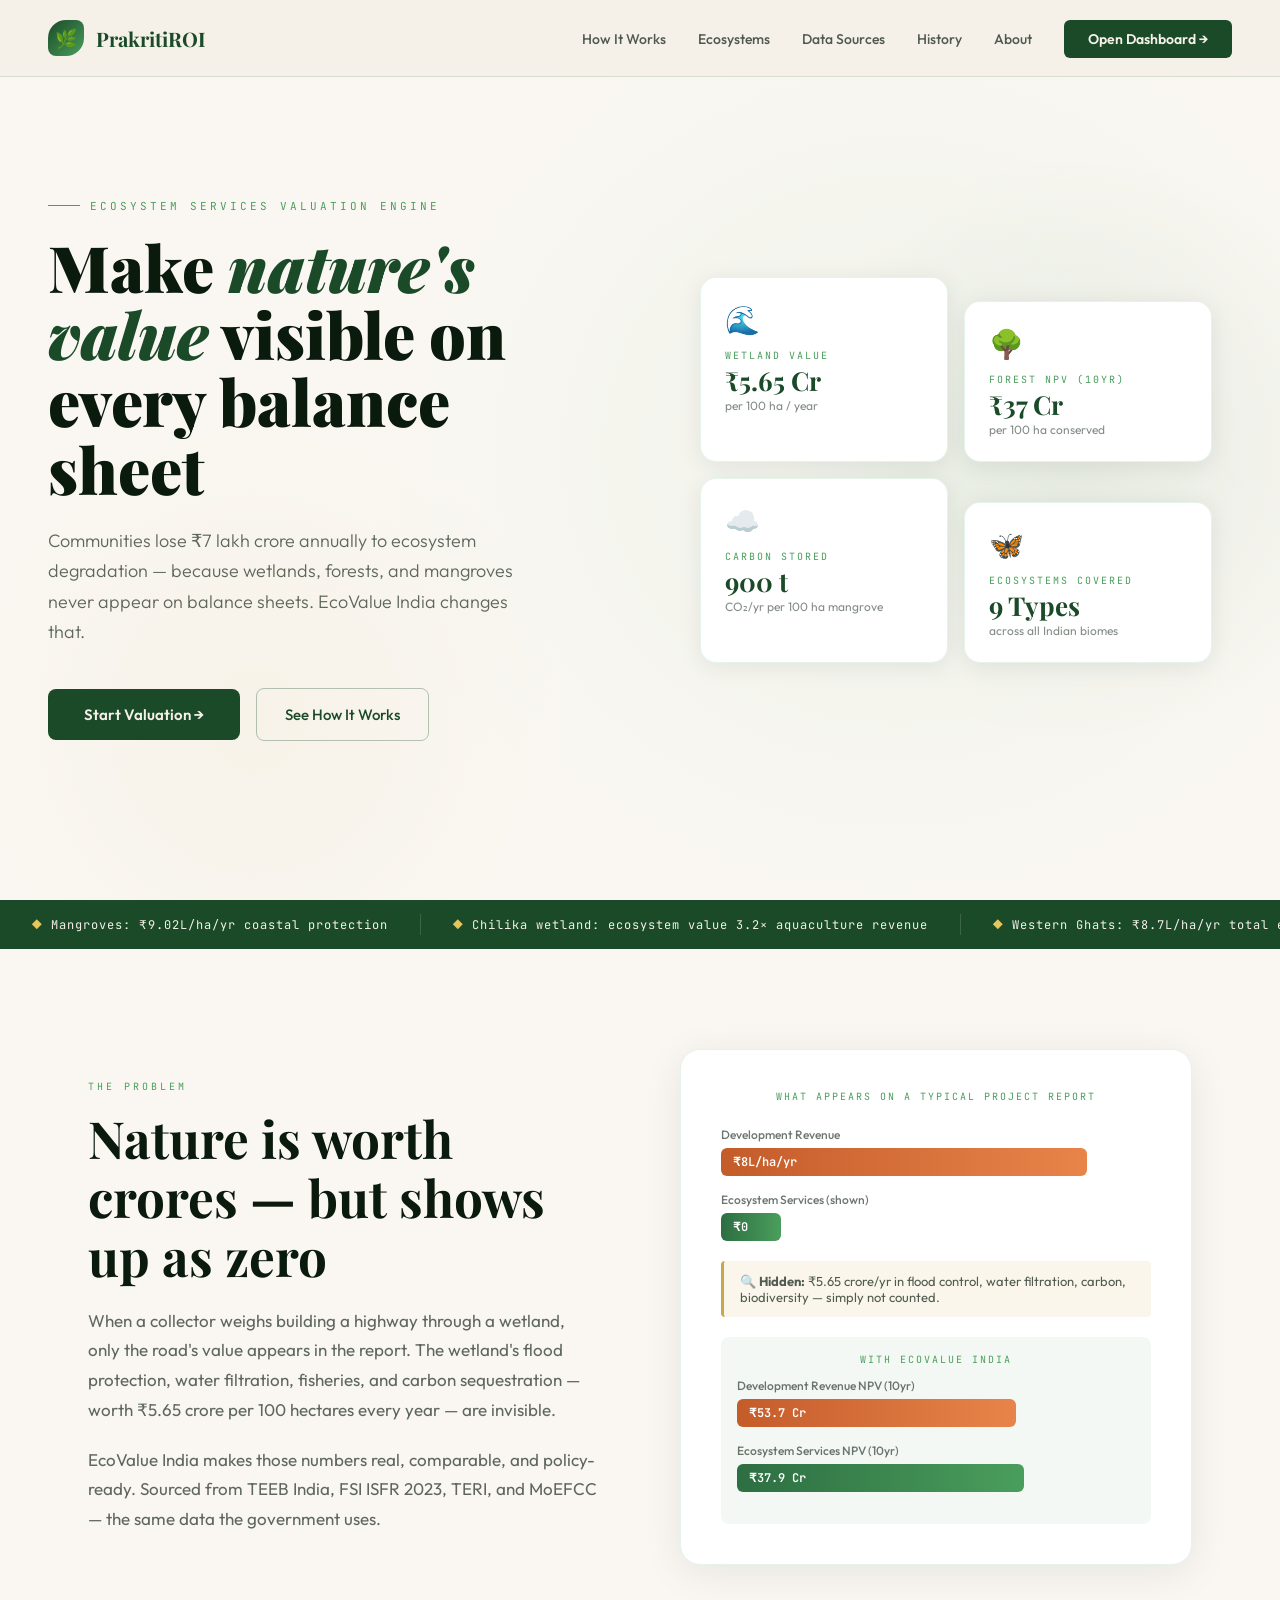
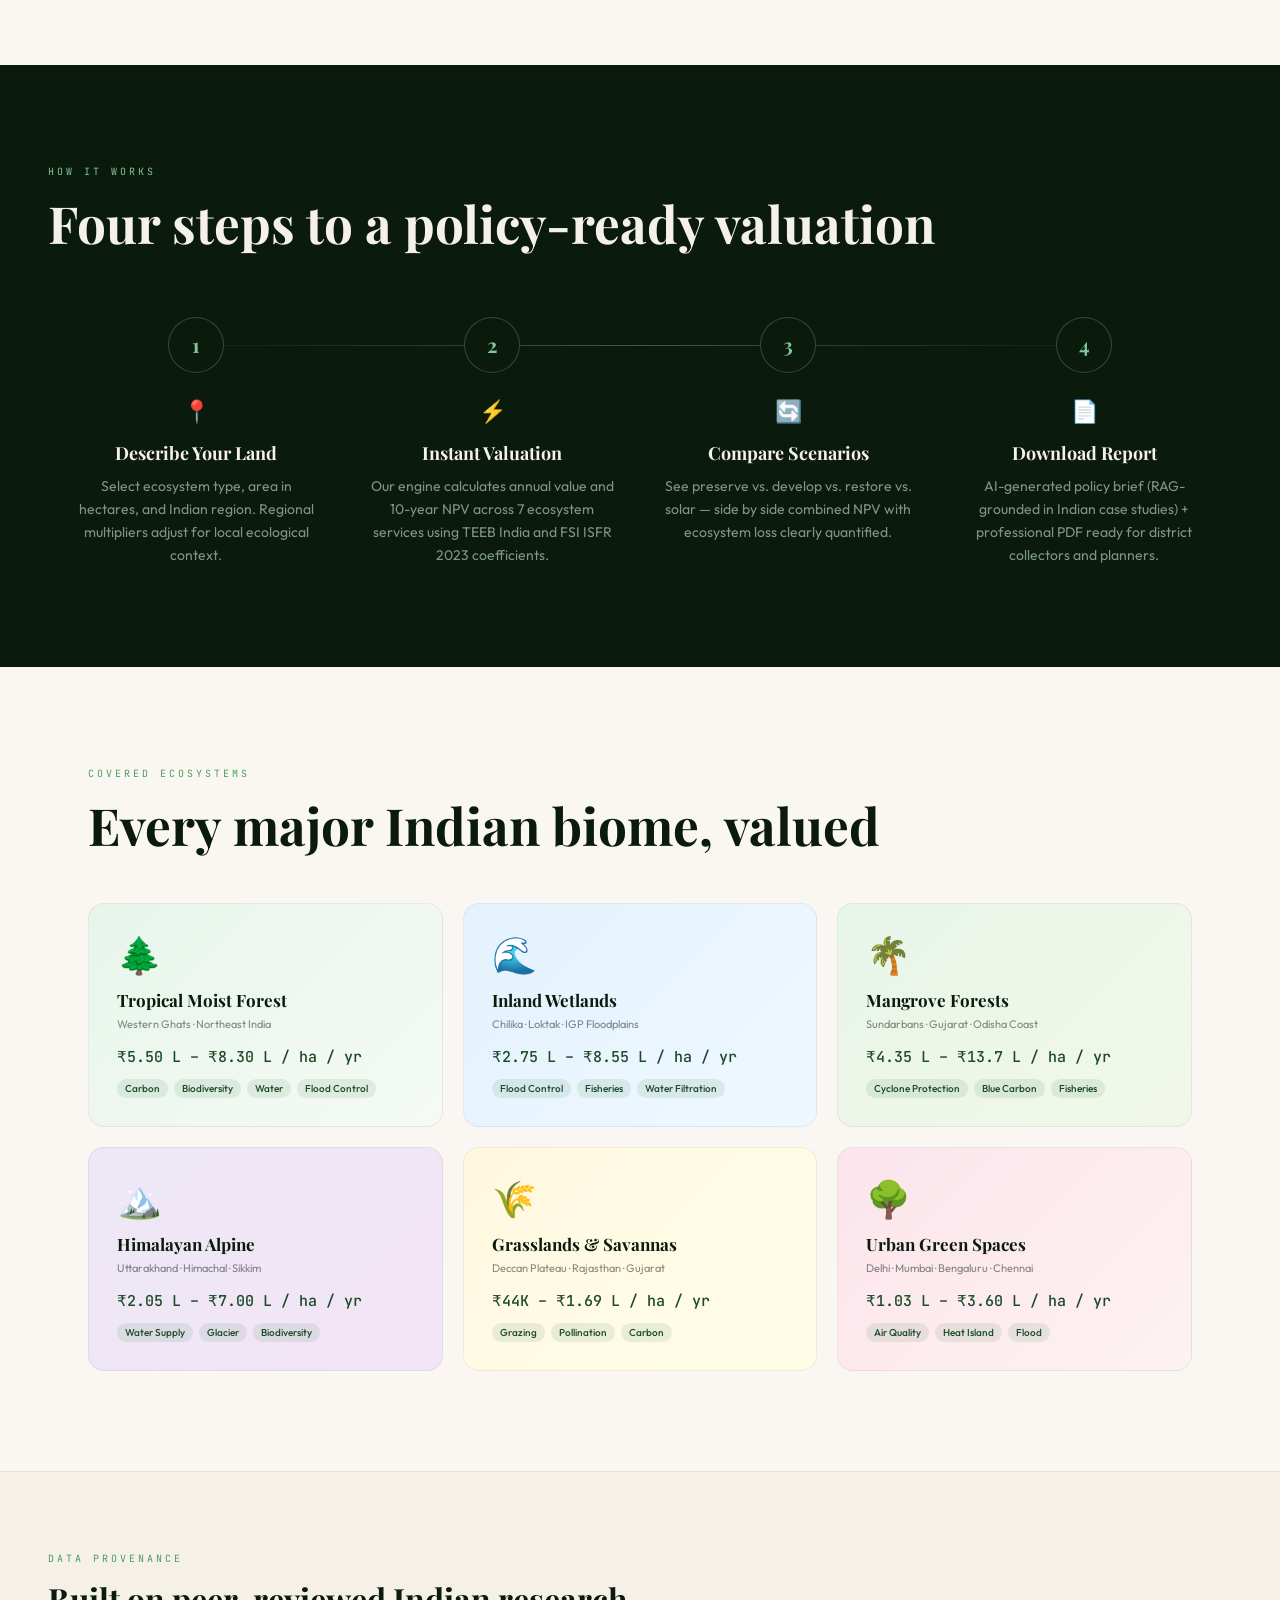
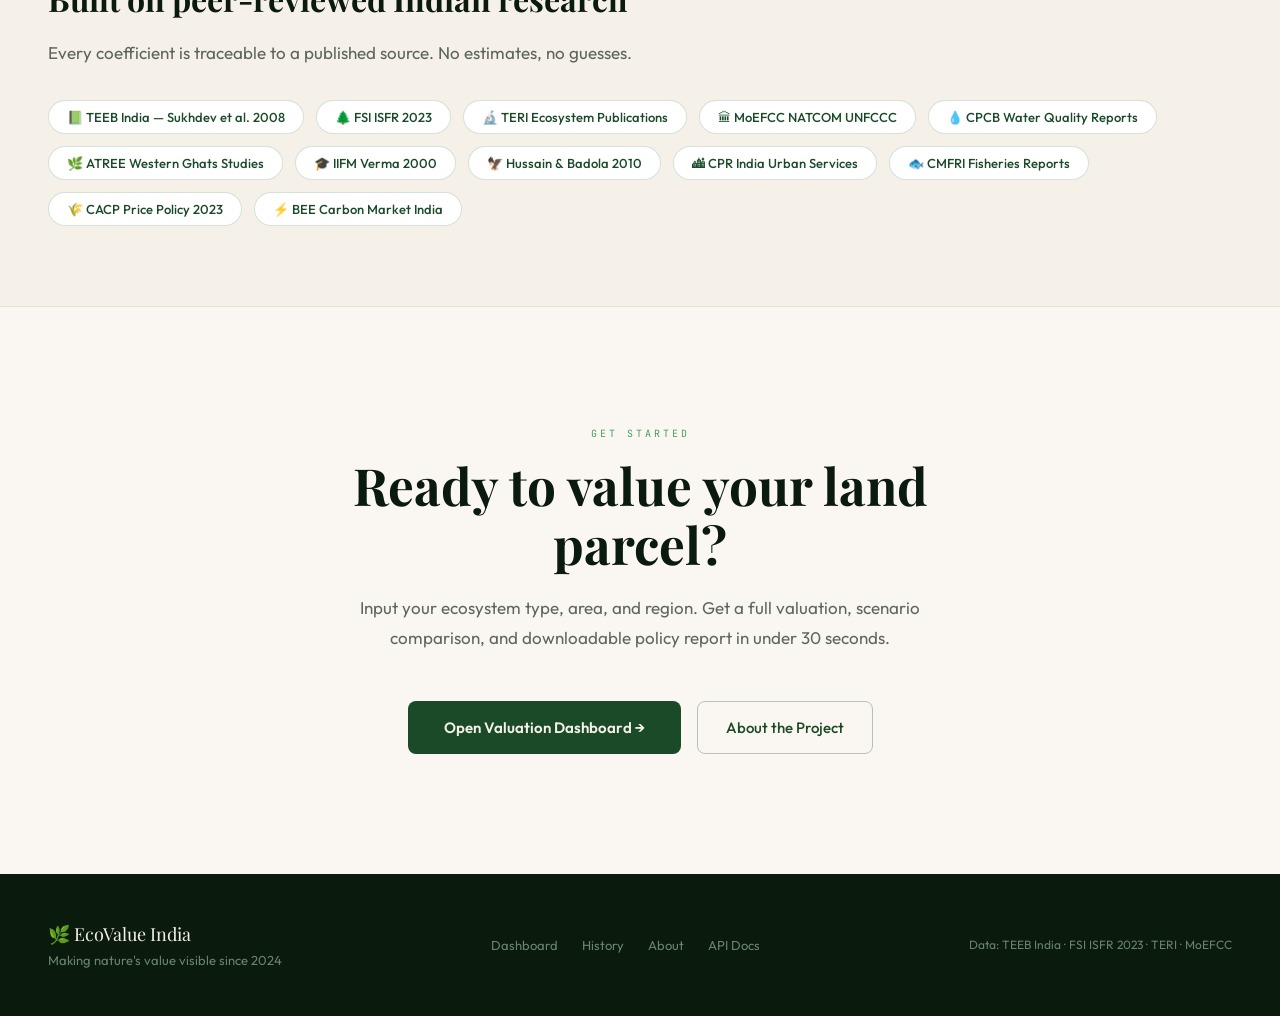
==== index.html @ a75c30b7 "Clean: Deploy to Render with GROQ API" ====
<!DOCTYPE html>
<html lang="en">
<head>
<meta charset="UTF-8">
<meta name="viewport" content="width=device-width, initial-scale=1.0">
<title>EcoValue India — Make Nature's Value Visible</title>
<link rel="preconnect" href="https://fonts.googleapis.com">
<link href="https://fonts.googleapis.com/css2?family=Playfair+Display:ital,wght@0,400;0,700;0,900;1,400;1,700&family=JetBrains+Mono:wght@300;400;500&family=Outfit:wght@300;400;500;600&display=swap" rel="stylesheet">
<style>
:root {
  --ink:     #0a1a0d;
  --forest:  #1a4a28;
  --moss:    #2d6e42;
  --leaf:    #4a9e5c;
  --sage:    #7ec89a;
  --mist:    #c8ecd4;
  --cream:   #f5f0e8;
  --gold:    #c8a84b;
  --amber:   #e8c55a;
  --rust:    #c45c2a;
  --paper:   #faf7f2;
  --white:   #ffffff;
}

*, *::before, *::after { margin: 0; padding: 0; box-sizing: border-box; }

html { scroll-behavior: smooth; }

body {
  font-family: 'Outfit', sans-serif;
  background: var(--paper);
  color: var(--ink);
  overflow-x: hidden;
}

/* ── NAV ── */
nav {
  position: fixed; top: 0; left: 0; right: 0; z-index: 100;
  display: flex; align-items: center; justify-content: space-between;
  padding: 20px 48px;
  background: rgba(245,240,232,0.92);
  backdrop-filter: blur(12px);
  border-bottom: 1px solid rgba(45,110,66,0.15);
}

.nav-brand {
  display: flex; align-items: center; gap: 12px;
  text-decoration: none; color: var(--ink);
}

.nav-leaf {
  width: 36px; height: 36px;
  background: linear-gradient(135deg, var(--forest), var(--leaf));
  border-radius: 50% 8px 50% 8px;
  display: flex; align-items: center; justify-content: center;
  font-size: 18px;
}

.nav-title {
  font-family: 'Playfair Display', serif;
  font-size: 20px; font-weight: 700;
  color: var(--forest);
}

.nav-links {
  display: flex; align-items: center; gap: 32px;
  list-style: none;
}

.nav-links a {
  text-decoration: none; color: var(--ink);
  font-size: 14px; font-weight: 500;
  opacity: 0.7; transition: opacity 0.2s;
}

.nav-links a:hover { opacity: 1; color: var(--forest); }

.nav-cta {
  background: var(--forest) !important;
  color: var(--cream) !important;
  padding: 10px 24px !important;
  border-radius: 6px !important;
  opacity: 1 !important;
  font-weight: 600 !important;
  transition: background 0.2s !important;
}

.nav-cta:hover { background: var(--moss) !important; }

/* ── HERO ── */
.hero {
  min-height: 100vh;
  display: grid;
  grid-template-columns: 1fr 1fr;
  align-items: center;
  padding: 120px 48px 80px;
  gap: 80px;
  position: relative;
  overflow: hidden;
}

.hero::before {
  content: '';
  position: absolute; inset: 0;
  background: 
    radial-gradient(ellipse 60% 80% at 70% 50%, rgba(126,200,154,0.08) 0%, transparent 70%),
    radial-gradient(ellipse 40% 60% at 20% 80%, rgba(200,168,75,0.06) 0%, transparent 60%);
  pointer-events: none;
}

/* Organic blob bg */
.hero-blob {
  position: absolute;
  right: -100px; top: 50%;
  transform: translateY(-50%);
  width: 600px; height: 600px;
  background: radial-gradient(ellipse, rgba(45,110,66,0.07) 0%, transparent 70%);
  border-radius: 60% 40% 70% 30% / 40% 60% 40% 60%;
  animation: blobmorph 12s ease-in-out infinite;
  pointer-events: none;
}

@keyframes blobmorph {
  0%, 100% { border-radius: 60% 40% 70% 30% / 40% 60% 40% 60%; }
  33% { border-radius: 40% 60% 30% 70% / 60% 40% 60% 40%; }
  66% { border-radius: 70% 30% 50% 50% / 30% 70% 50% 50%; }
}

.hero-left { position: relative; z-index: 1; }

.hero-eyebrow {
  font-family: 'JetBrains Mono', monospace;
  font-size: 11px; font-weight: 400;
  letter-spacing: 3px; text-transform: uppercase;
  color: var(--leaf);
  margin-bottom: 20px;
  display: flex; align-items: center; gap: 10px;
}

.hero-eyebrow::before {
  content: '';
  display: block; width: 32px; height: 1px;
  background: var(--leaf);
}

.hero-title {
  font-family: 'Playfair Display', serif;
  font-size: clamp(42px, 5vw, 68px);
  font-weight: 900;
  line-height: 1.05;
  color: var(--ink);
  margin-bottom: 24px;
}

.hero-title em {
  font-style: italic;
  color: var(--forest);
  position: relative;
}

.hero-title em::after {
  content: '';
  position: absolute;
  bottom: 4px; left: 0; right: 0;
  height: 3px;
  background: var(--gold);
  border-radius: 2px;
}

.hero-sub {
  font-size: 18px; font-weight: 300; line-height: 1.7;
  color: rgba(10,26,13,0.65);
  max-width: 480px;
  margin-bottom: 40px;
}

.hero-actions {
  display: flex; gap: 16px; align-items: center; flex-wrap: wrap;
}

.btn-primary {
  background: var(--forest);
  color: var(--cream);
  padding: 16px 36px;
  border-radius: 8px;
  text-decoration: none;
  font-weight: 600; font-size: 15px;
  transition: all 0.2s;
  display: inline-flex; align-items: center; gap: 8px;
}

.btn-primary:hover {
  background: var(--moss);
  transform: translateY(-2px);
  box-shadow: 0 8px 24px rgba(26,74,40,0.25);
}

.btn-ghost {
  color: var(--forest);
  padding: 16px 28px;
  border-radius: 8px;
  text-decoration: none;
  font-weight: 500; font-size: 15px;
  border: 1.5px solid rgba(26,74,40,0.3);
  transition: all 0.2s;
}

.btn-ghost:hover { border-color: var(--forest); background: rgba(26,74,40,0.04); }

/* Hero right — floating stat cards */
.hero-right {
  position: relative; z-index: 1;
  display: grid;
  grid-template-columns: 1fr 1fr;
  gap: 16px;
  padding: 20px;
}

.stat-card {
  background: white;
  border-radius: 16px;
  padding: 24px;
  box-shadow: 0 4px 24px rgba(10,26,13,0.08);
  border: 1px solid rgba(126,200,154,0.2);
  transition: transform 0.3s;
  animation: floatCard 6s ease-in-out infinite;
}

.stat-card:nth-child(2) { animation-delay: -2s; margin-top: 24px; }
.stat-card:nth-child(3) { animation-delay: -4s; }
.stat-card:nth-child(4) { animation-delay: -1s; margin-top: 24px; }

@keyframes floatCard {
  0%, 100% { transform: translateY(0); }
  50% { transform: translateY(-8px); }
}

.stat-card:hover { transform: translateY(-4px) scale(1.02) !important; }

.stat-icon { font-size: 28px; margin-bottom: 12px; }
.stat-label {
  font-size: 10px; letter-spacing: 2px; text-transform: uppercase;
  color: var(--leaf); font-family: 'JetBrains Mono', monospace;
  margin-bottom: 6px;
}

.stat-value {
  font-family: 'Playfair Display', serif;
  font-size: 26px; font-weight: 700;
  color: var(--forest);
  line-height: 1;
  margin-bottom: 4px;
}

.stat-sub { font-size: 12px; color: rgba(10,26,13,0.5); }

/* ── TICKER ── */
.ticker {
  background: var(--forest);
  color: var(--cream);
  padding: 14px 0;
  overflow: hidden;
  white-space: nowrap;
}

.ticker-inner {
  display: inline-flex;
  animation: ticker 30s linear infinite;
  gap: 0;
}

.ticker-item {
  display: inline-flex; align-items: center; gap: 8px;
  padding: 0 32px;
  font-family: 'JetBrains Mono', monospace;
  font-size: 12px; letter-spacing: 1px;
  border-right: 1px solid rgba(255,255,255,0.15);
}

.ticker-dot { color: var(--amber); font-size: 16px; }

@keyframes ticker {
  from { transform: translateX(0); }
  to { transform: translateX(-50%); }
}

/* ── PROBLEM SECTION ── */
.section {
  padding: 100px 48px;
  max-width: 1200px;
  margin: 0 auto;
}

.section-label {
  font-family: 'JetBrains Mono', monospace;
  font-size: 10px; letter-spacing: 3px; text-transform: uppercase;
  color: var(--leaf); margin-bottom: 16px;
}

.section-title {
  font-family: 'Playfair Display', serif;
  font-size: clamp(32px, 4vw, 52px);
  font-weight: 700; line-height: 1.15;
  color: var(--ink); margin-bottom: 20px;
}

.section-body {
  font-size: 17px; line-height: 1.75;
  color: rgba(10,26,13,0.65);
  max-width: 600px;
}

/* Problem split layout */
.problem-grid {
  display: grid;
  grid-template-columns: 1fr 1fr;
  gap: 80px;
  align-items: center;
  padding: 100px 48px;
  max-width: 1200px;
  margin: 0 auto;
}

.problem-visual {
  position: relative;
}

.balance-scale {
  background: white;
  border-radius: 20px;
  padding: 40px;
  box-shadow: 0 8px 40px rgba(10,26,13,0.08);
  border: 1px solid rgba(126,200,154,0.2);
}

.scale-title {
  font-family: 'JetBrains Mono', monospace;
  font-size: 10px; letter-spacing: 2px; text-transform: uppercase;
  color: var(--leaf); margin-bottom: 24px; text-align: center;
}

.scale-row {
  display: flex; align-items: center; gap: 12px;
  margin-bottom: 16px;
}

.scale-bar-wrap { flex: 1; }

.scale-name {
  font-size: 12px; color: rgba(10,26,13,0.6);
  margin-bottom: 6px; font-weight: 500;
}

.scale-bar {
  height: 28px; border-radius: 6px;
  display: flex; align-items: center;
  padding: 0 12px;
  font-size: 12px; font-weight: 600; color: white;
  font-family: 'JetBrains Mono', monospace;
  transition: width 1s ease;
}

.bar-visible { background: linear-gradient(90deg, #c45c2a, #e8844a); }
.bar-hidden  { background: linear-gradient(90deg, #2d6e42, #4a9e5c); }

.scale-inr {
  font-family: 'JetBrains Mono', monospace;
  font-size: 12px; color: var(--ink); min-width: 70px; text-align: right;
}

.invisible-label {
  margin-top: 20px; padding: 12px 16px;
  background: rgba(200,168,75,0.1);
  border-left: 3px solid var(--gold);
  border-radius: 4px;
  font-size: 13px; color: rgba(10,26,13,0.7);
}

/* ── HOW IT WORKS ── */
.how-section {
  background: var(--ink);
  padding: 100px 48px;
  color: var(--cream);
}

.how-inner { max-width: 1200px; margin: 0 auto; }

.how-section .section-label { color: var(--sage); }
.how-section .section-title { color: var(--cream); }

.steps-grid {
  display: grid;
  grid-template-columns: repeat(4, 1fr);
  gap: 0;
  margin-top: 64px;
  position: relative;
}

.steps-grid::before {
  content: '';
  position: absolute;
  top: 28px; left: 10%; right: 10%;
  height: 1px;
  background: linear-gradient(90deg, transparent, rgba(126,200,154,0.4), transparent);
}

.step {
  padding: 0 24px;
  text-align: center;
  position: relative;
}

.step-num {
  width: 56px; height: 56px;
  background: rgba(126,200,154,0.1);
  border: 1.5px solid rgba(126,200,154,0.3);
  border-radius: 50%;
  display: flex; align-items: center; justify-content: center;
  margin: 0 auto 24px;
  font-family: 'Playfair Display', serif;
  font-size: 20px; font-weight: 700; color: var(--sage);
  position: relative; z-index: 1;
  background: var(--ink);
}

.step-icon { font-size: 22px; margin-bottom: 16px; }
.step-title {
  font-family: 'Playfair Display', serif;
  font-size: 18px; font-weight: 700; color: var(--cream);
  margin-bottom: 10px;
}

.step-desc { font-size: 14px; line-height: 1.65; color: rgba(200,236,212,0.6); }

/* ── ECOSYSTEMS SHOWCASE ── */
.ecosystems-section { padding: 100px 48px; max-width: 1200px; margin: 0 auto; }

.eco-grid {
  display: grid;
  grid-template-columns: repeat(3, 1fr);
  gap: 20px;
  margin-top: 48px;
}

.eco-card {
  border-radius: 16px;
  padding: 28px;
  cursor: pointer;
  transition: all 0.3s;
  position: relative; overflow: hidden;
  border: 1px solid rgba(0,0,0,0.06);
}

.eco-card::before {
  content: '';
  position: absolute; inset: 0;
  opacity: 0.06;
  transition: opacity 0.3s;
}

.eco-card:hover::before { opacity: 0.12; }
.eco-card:hover { transform: translateY(-4px); box-shadow: 0 12px 40px rgba(10,26,13,0.12); }

.eco-card.forest   { background: linear-gradient(135deg, #e8f5eb, #f5faf5); }
.eco-card.wetland  { background: linear-gradient(135deg, #e3f2fd, #f0f8ff); }
.eco-card.mangrove { background: linear-gradient(135deg, #e8f5e9, #f1f8e9); }
.eco-card.himalaya { background: linear-gradient(135deg, #ede7f6, #f3e5f5); }
.eco-card.grass    { background: linear-gradient(135deg, #fff8e1, #fffde7); }
.eco-card.urban    { background: linear-gradient(135deg, #fce4ec, #fdf2f2); }

.eco-emoji { font-size: 36px; margin-bottom: 12px; display: block; }
.eco-name {
  font-family: 'Playfair Display', serif;
  font-size: 17px; font-weight: 700; color: var(--ink);
  margin-bottom: 6px;
}

.eco-region { font-size: 11px; color: rgba(10,26,13,0.5); margin-bottom: 16px; }

.eco-value {
  font-family: 'JetBrains Mono', monospace;
  font-size: 15px; font-weight: 500; color: var(--forest);
}

.eco-services {
  display: flex; flex-wrap: wrap; gap: 6px; margin-top: 12px;
}

.eco-tag {
  font-size: 10px; padding: 3px 8px;
  background: rgba(45,110,66,0.1); color: var(--forest);
  border-radius: 20px; font-weight: 500;
}

/* ── SOURCES / DATA ── */
.data-section {
  background: var(--cream);
  padding: 80px 48px;
  border-top: 1px solid rgba(45,110,66,0.1);
  border-bottom: 1px solid rgba(45,110,66,0.1);
}

.data-inner { max-width: 1200px; margin: 0 auto; }

.sources-row {
  display: flex; flex-wrap: wrap; gap: 12px; margin-top: 32px;
}

.source-pill {
  padding: 8px 18px;
  background: white;
  border-radius: 100px;
  font-size: 13px; font-weight: 500;
  color: var(--forest);
  border: 1px solid rgba(45,110,66,0.2);
  display: flex; align-items: center; gap: 6px;
}

/* ── CTA SECTION ── */
.cta-section {
  padding: 120px 48px;
  text-align: center;
  max-width: 800px; margin: 0 auto;
}

.cta-section .section-title { text-align: center; max-width: 100%; }
.cta-section .section-body { margin: 0 auto 48px; text-align: center; }

.cta-actions { display: flex; gap: 16px; justify-content: center; flex-wrap: wrap; }

/* ── FOOTER ── */
footer {
  background: var(--ink); color: rgba(200,236,212,0.5);
  padding: 48px;
  display: flex; align-items: center; justify-content: space-between;
  flex-wrap: wrap; gap: 20px;
}

.footer-brand {
  font-family: 'Playfair Display', serif;
  font-size: 18px; color: var(--cream);
}

.footer-links { display: flex; gap: 24px; flex-wrap: wrap; }
.footer-links a {
  color: rgba(200,236,212,0.5);
  text-decoration: none; font-size: 13px;
  transition: color 0.2s;
}
.footer-links a:hover { color: var(--sage); }

.footer-copy { font-size: 12px; }

/* ── ANIMATIONS ── */
@keyframes fadeUp {
  from { opacity: 0; transform: translateY(24px); }
  to   { opacity: 1; transform: translateY(0); }
}

.fade-up {
  opacity: 0;
  animation: fadeUp 0.7s ease forwards;
}

.delay-1 { animation-delay: 0.1s; }
.delay-2 { animation-delay: 0.2s; }
.delay-3 { animation-delay: 0.35s; }
.delay-4 { animation-delay: 0.5s; }
.delay-5 { animation-delay: 0.65s; }

@media (max-width: 900px) {
  nav { padding: 16px 24px; }
  .nav-links { display: none; }
  .hero { grid-template-columns: 1fr; padding: 100px 24px 60px; gap: 48px; }
  .hero-right { grid-template-columns: 1fr 1fr; }
  .problem-grid { grid-template-columns: 1fr; padding: 60px 24px; gap: 48px; }
  .steps-grid { grid-template-columns: 1fr 1fr; gap: 40px; }
  .steps-grid::before { display: none; }
  .eco-grid { grid-template-columns: 1fr 1fr; }
  .section { padding: 60px 24px; }
  .how-section { padding: 60px 24px; }
  .cta-section { padding: 80px 24px; }
  footer { padding: 32px 24px; flex-direction: column; }
}
</style>
</head>
<body>

<!-- NAV -->
<nav>
  <a href="index.html" class="nav-brand">
    <div class="nav-leaf">🌿</div>
    <span class="nav-title">PrakritiROI</span>
  </a>
  <ul class="nav-links">
    <li><a href="#how">How It Works</a></li>
    <li><a href="#ecosystems">Ecosystems</a></li>
    <li><a href="#data">Data Sources</a></li>
    <li><a href="history.html">History</a></li>
    <li><a href="about.html">About</a></li>
    <li><a href="dashboard.html" class="nav-cta">Open Dashboard →</a></li>
  </ul>
</nav>

<!-- HERO -->
<section class="hero">
  <div class="hero-blob"></div>
  <div class="hero-left">
    <div class="hero-eyebrow fade-up">Ecosystem Services Valuation Engine</div>
    <h1 class="hero-title fade-up delay-1">
      Make <em>nature's value</em> visible on every balance sheet
    </h1>
    <p class="hero-sub fade-up delay-2">
      Communities lose ₹7 lakh crore annually to ecosystem degradation — because wetlands, forests, and mangroves never appear on balance sheets. EcoValue India changes that.
    </p>
    <div class="hero-actions fade-up delay-3">
      <a href="dashboard.html" class="btn-primary">Start Valuation →</a>
      <a href="#how" class="btn-ghost">See How It Works</a>
    </div>
  </div>
  <div class="hero-right fade-up delay-2">
    <div class="stat-card">
      <div class="stat-icon">🌊</div>
      <div class="stat-label">Wetland Value</div>
      <div class="stat-value">₹5.65 Cr</div>
      <div class="stat-sub">per 100 ha / year</div>
    </div>
    <div class="stat-card">
      <div class="stat-icon">🌳</div>
      <div class="stat-label">Forest NPV (10yr)</div>
      <div class="stat-value">₹37 Cr</div>
      <div class="stat-sub">per 100 ha conserved</div>
    </div>
    <div class="stat-card">
      <div class="stat-icon">☁️</div>
      <div class="stat-label">Carbon Stored</div>
      <div class="stat-value">900 t</div>
      <div class="stat-sub">CO₂/yr per 100 ha mangrove</div>
    </div>
    <div class="stat-card">
      <div class="stat-icon">🦋</div>
      <div class="stat-label">Ecosystems Covered</div>
      <div class="stat-value">9 Types</div>
      <div class="stat-sub">across all Indian biomes</div>
    </div>
  </div>
</section>

<!-- TICKER -->
<div class="ticker">
  <div class="ticker-inner" id="ticker">
    <span class="ticker-item"><span class="ticker-dot">◆</span> Mangroves: ₹9.02L/ha/yr coastal protection</span>
    <span class="ticker-item"><span class="ticker-dot">◆</span> Chilika wetland: ecosystem value 3.2× aquaculture revenue</span>
    <span class="ticker-item"><span class="ticker-dot">◆</span> Western Ghats: ₹8.7L/ha/yr total ecosystem value</span>
    <span class="ticker-item"><span class="ticker-dot">◆</span> Sundarbans: Rs.720 crore annual ecosystem value for 800 ha</span>
    <span class="ticker-item"><span class="ticker-dot">◆</span> Carbon: ₹2,200/tonne (voluntary market) — ₹3,500 (social cost)</span>
    <span class="ticker-item"><span class="ticker-dot">◆</span> India NDC: 2.5–3 billion tonne carbon sink target by 2030</span>
    <span class="ticker-item"><span class="ticker-dot">◆</span> Himalayan alpine: ₹4.52L/ha/yr water + biodiversity services</span>
    <span class="ticker-item"><span class="ticker-dot">◆</span> Mangroves: ₹9.02L/ha/yr coastal protection</span>
    <span class="ticker-item"><span class="ticker-dot">◆</span> Chilika wetland: ecosystem value 3.2× aquaculture revenue</span>
    <span class="ticker-item"><span class="ticker-dot">◆</span> Western Ghats: ₹8.7L/ha/yr total ecosystem value</span>
    <span class="ticker-item"><span class="ticker-dot">◆</span> Sundarbans: Rs.720 crore annual ecosystem value for 800 ha</span>
    <span class="ticker-item"><span class="ticker-dot">◆</span> Carbon: ₹2,200/tonne (voluntary market) — ₹3,500 (social cost)</span>
    <span class="ticker-item"><span class="ticker-dot">◆</span> India NDC: 2.5–3 billion tonne carbon sink target by 2030</span>
    <span class="ticker-item"><span class="ticker-dot">◆</span> Himalayan alpine: ₹4.52L/ha/yr water + biodiversity services</span>
  </div>
</div>

<!-- PROBLEM -->
<section class="problem-grid">
  <div>
    <div class="section-label">The Problem</div>
    <h2 class="section-title">Nature is worth crores — but shows up as zero</h2>
    <p class="section-body" style="margin-bottom:20px">
      When a collector weighs building a highway through a wetland, only the road's value appears in the report. The wetland's flood protection, water filtration, fisheries, and carbon sequestration — worth ₹5.65 crore per 100 hectares every year — are invisible.
    </p>
    <p class="section-body">
      EcoValue India makes those numbers real, comparable, and policy-ready. Sourced from TEEB India, FSI ISFR 2023, TERI, and MoEFCC — the same data the government uses.
    </p>
  </div>
  <div class="problem-visual">
    <div class="balance-scale">
      <div class="scale-title">What appears on a typical project report</div>
      <div class="scale-row">
        <div class="scale-bar-wrap">
          <div class="scale-name">Development Revenue</div>
          <div class="scale-bar bar-visible" style="width:85%">₹8L/ha/yr</div>
        </div>
      </div>
      <div class="scale-row">
        <div class="scale-bar-wrap">
          <div class="scale-name">Ecosystem Services (shown)</div>
          <div class="scale-bar bar-hidden" style="width:8%; min-width:60px">₹0</div>
        </div>
      </div>
      <div class="invisible-label">
        🔍 <strong>Hidden:</strong> ₹5.65 crore/yr in flood control, water filtration, carbon, biodiversity — simply not counted.
      </div>
      <div style="margin-top:20px;padding:16px;background:rgba(45,110,66,0.05);border-radius:8px">
        <div class="scale-title" style="margin-bottom:12px">With EcoValue India</div>
        <div class="scale-row">
          <div class="scale-bar-wrap">
            <div class="scale-name">Development Revenue NPV (10yr)</div>
            <div class="scale-bar bar-visible" style="width:70%">₹53.7 Cr</div>
          </div>
        </div>
        <div class="scale-row">
          <div class="scale-bar-wrap">
            <div class="scale-name">Ecosystem Services NPV (10yr)</div>
            <div class="scale-bar bar-hidden" style="width:72%">₹37.9 Cr</div>
          </div>
        </div>
      </div>
    </div>
  </div>
</section>

<!-- HOW IT WORKS -->
<section class="how-section" id="how">
  <div class="how-inner">
    <div class="section-label">How It Works</div>
    <h2 class="section-title" style="color:var(--cream)">Four steps to a policy-ready valuation</h2>
    <div class="steps-grid">
      <div class="step">
        <div class="step-num">1</div>
        <div class="step-icon">📍</div>
        <div class="step-title">Describe Your Land</div>
        <div class="step-desc">Select ecosystem type, area in hectares, and Indian region. Regional multipliers adjust for local ecological context.</div>
      </div>
      <div class="step">
        <div class="step-num">2</div>
        <div class="step-icon">⚡</div>
        <div class="step-title">Instant Valuation</div>
        <div class="step-desc">Our engine calculates annual value and 10-year NPV across 7 ecosystem services using TEEB India and FSI ISFR 2023 coefficients.</div>
      </div>
      <div class="step">
        <div class="step-num">3</div>
        <div class="step-icon">🔄</div>
        <div class="step-title">Compare Scenarios</div>
        <div class="step-desc">See preserve vs. develop vs. restore vs. solar — side by side combined NPV with ecosystem loss clearly quantified.</div>
      </div>
      <div class="step">
        <div class="step-num">4</div>
        <div class="step-icon">📄</div>
        <div class="step-title">Download Report</div>
        <div class="step-desc">AI-generated policy brief (RAG-grounded in Indian case studies) + professional PDF ready for district collectors and planners.</div>
      </div>
    </div>
  </div>
</section>

<!-- ECOSYSTEMS -->
<section class="ecosystems-section" id="ecosystems">
  <div class="section-label">Covered Ecosystems</div>
  <h2 class="section-title">Every major Indian biome, valued</h2>
  <div class="eco-grid">
    <div class="eco-card forest">
      <span class="eco-emoji">🌲</span>
      <div class="eco-name">Tropical Moist Forest</div>
      <div class="eco-region">Western Ghats · Northeast India</div>
      <div class="eco-value">₹5.50 L – ₹8.30 L / ha / yr</div>
      <div class="eco-services">
        <span class="eco-tag">Carbon</span><span class="eco-tag">Biodiversity</span><span class="eco-tag">Water</span><span class="eco-tag">Flood Control</span>
      </div>
    </div>
    <div class="eco-card wetland">
      <span class="eco-emoji">🌊</span>
      <div class="eco-name">Inland Wetlands</div>
      <div class="eco-region">Chilika · Loktak · IGP Floodplains</div>
      <div class="eco-value">₹2.75 L – ₹8.55 L / ha / yr</div>
      <div class="eco-services">
        <span class="eco-tag">Flood Control</span><span class="eco-tag">Fisheries</span><span class="eco-tag">Water Filtration</span>
      </div>
    </div>
    <div class="eco-card mangrove">
      <span class="eco-emoji">🌴</span>
      <div class="eco-name">Mangrove Forests</div>
      <div class="eco-region">Sundarbans · Gujarat · Odisha Coast</div>
      <div class="eco-value">₹4.35 L – ₹13.7 L / ha / yr</div>
      <div class="eco-services">
        <span class="eco-tag">Cyclone Protection</span><span class="eco-tag">Blue Carbon</span><span class="eco-tag">Fisheries</span>
      </div>
    </div>
    <div class="eco-card himalaya">
      <span class="eco-emoji">🏔️</span>
      <div class="eco-name">Himalayan Alpine</div>
      <div class="eco-region">Uttarakhand · Himachal · Sikkim</div>
      <div class="eco-value">₹2.05 L – ₹7.00 L / ha / yr</div>
      <div class="eco-services">
        <span class="eco-tag">Water Supply</span><span class="eco-tag">Glacier</span><span class="eco-tag">Biodiversity</span>
      </div>
    </div>
    <div class="eco-card grass">
      <span class="eco-emoji">🌾</span>
      <div class="eco-name">Grasslands & Savannas</div>
      <div class="eco-region">Deccan Plateau · Rajasthan · Gujarat</div>
      <div class="eco-value">₹44K – ₹1.69 L / ha / yr</div>
      <div class="eco-services">
        <span class="eco-tag">Grazing</span><span class="eco-tag">Pollination</span><span class="eco-tag">Carbon</span>
      </div>
    </div>
    <div class="eco-card urban">
      <span class="eco-emoji">🌳</span>
      <div class="eco-name">Urban Green Spaces</div>
      <div class="eco-region">Delhi · Mumbai · Bengaluru · Chennai</div>
      <div class="eco-value">₹1.03 L – ₹3.60 L / ha / yr</div>
      <div class="eco-services">
        <span class="eco-tag">Air Quality</span><span class="eco-tag">Heat Island</span><span class="eco-tag">Flood</span>
      </div>
    </div>
  </div>
</section>

<!-- DATA SOURCES -->
<section class="data-section" id="data">
  <div class="data-inner">
    <div class="section-label">Data Provenance</div>
    <h2 class="section-title" style="font-size:32px">Built on peer-reviewed Indian research</h2>
    <p class="section-body">Every coefficient is traceable to a published source. No estimates, no guesses.</p>
    <div class="sources-row">
      <span class="source-pill">📗 TEEB India — Sukhdev et al. 2008</span>
      <span class="source-pill">🌲 FSI ISFR 2023</span>
      <span class="source-pill">🔬 TERI Ecosystem Publications</span>
      <span class="source-pill">🏛 MoEFCC NATCOM UNFCCC</span>
      <span class="source-pill">💧 CPCB Water Quality Reports</span>
      <span class="source-pill">🌿 ATREE Western Ghats Studies</span>
      <span class="source-pill">🎓 IIFM Verma 2000</span>
      <span class="source-pill">🦅 Hussain & Badola 2010</span>
      <span class="source-pill">🏙 CPR India Urban Services</span>
      <span class="source-pill">🐟 CMFRI Fisheries Reports</span>
      <span class="source-pill">🌾 CACP Price Policy 2023</span>
      <span class="source-pill">⚡ BEE Carbon Market India</span>
    </div>
  </div>
</section>

<!-- CTA -->
<section class="cta-section">
  <div class="section-label">Get Started</div>
  <h2 class="section-title">Ready to value your land parcel?</h2>
  <p class="section-body">Input your ecosystem type, area, and region. Get a full valuation, scenario comparison, and downloadable policy report in under 30 seconds.</p>
  <div class="cta-actions">
    <a href="dashboard.html" class="btn-primary">Open Valuation Dashboard →</a>
    <a href="about.html" class="btn-ghost">About the Project</a>
  </div>
</section>

<!-- FOOTER -->
<footer>
  <div>
    <div class="footer-brand">🌿 EcoValue India</div>
    <div style="margin-top:6px;font-size:13px">Making nature's value visible since 2024</div>
  </div>
  <div class="footer-links">
    <a href="dashboard.html">Dashboard</a>
    <a href="history.html">History</a>
    <a href="about.html">About</a>
    <a href="http://localhost:8000/docs" target="_blank">API Docs</a>
  </div>
  <div class="footer-copy">Data: TEEB India · FSI ISFR 2023 · TERI · MoEFCC</div>
</footer>

</body>
</html>
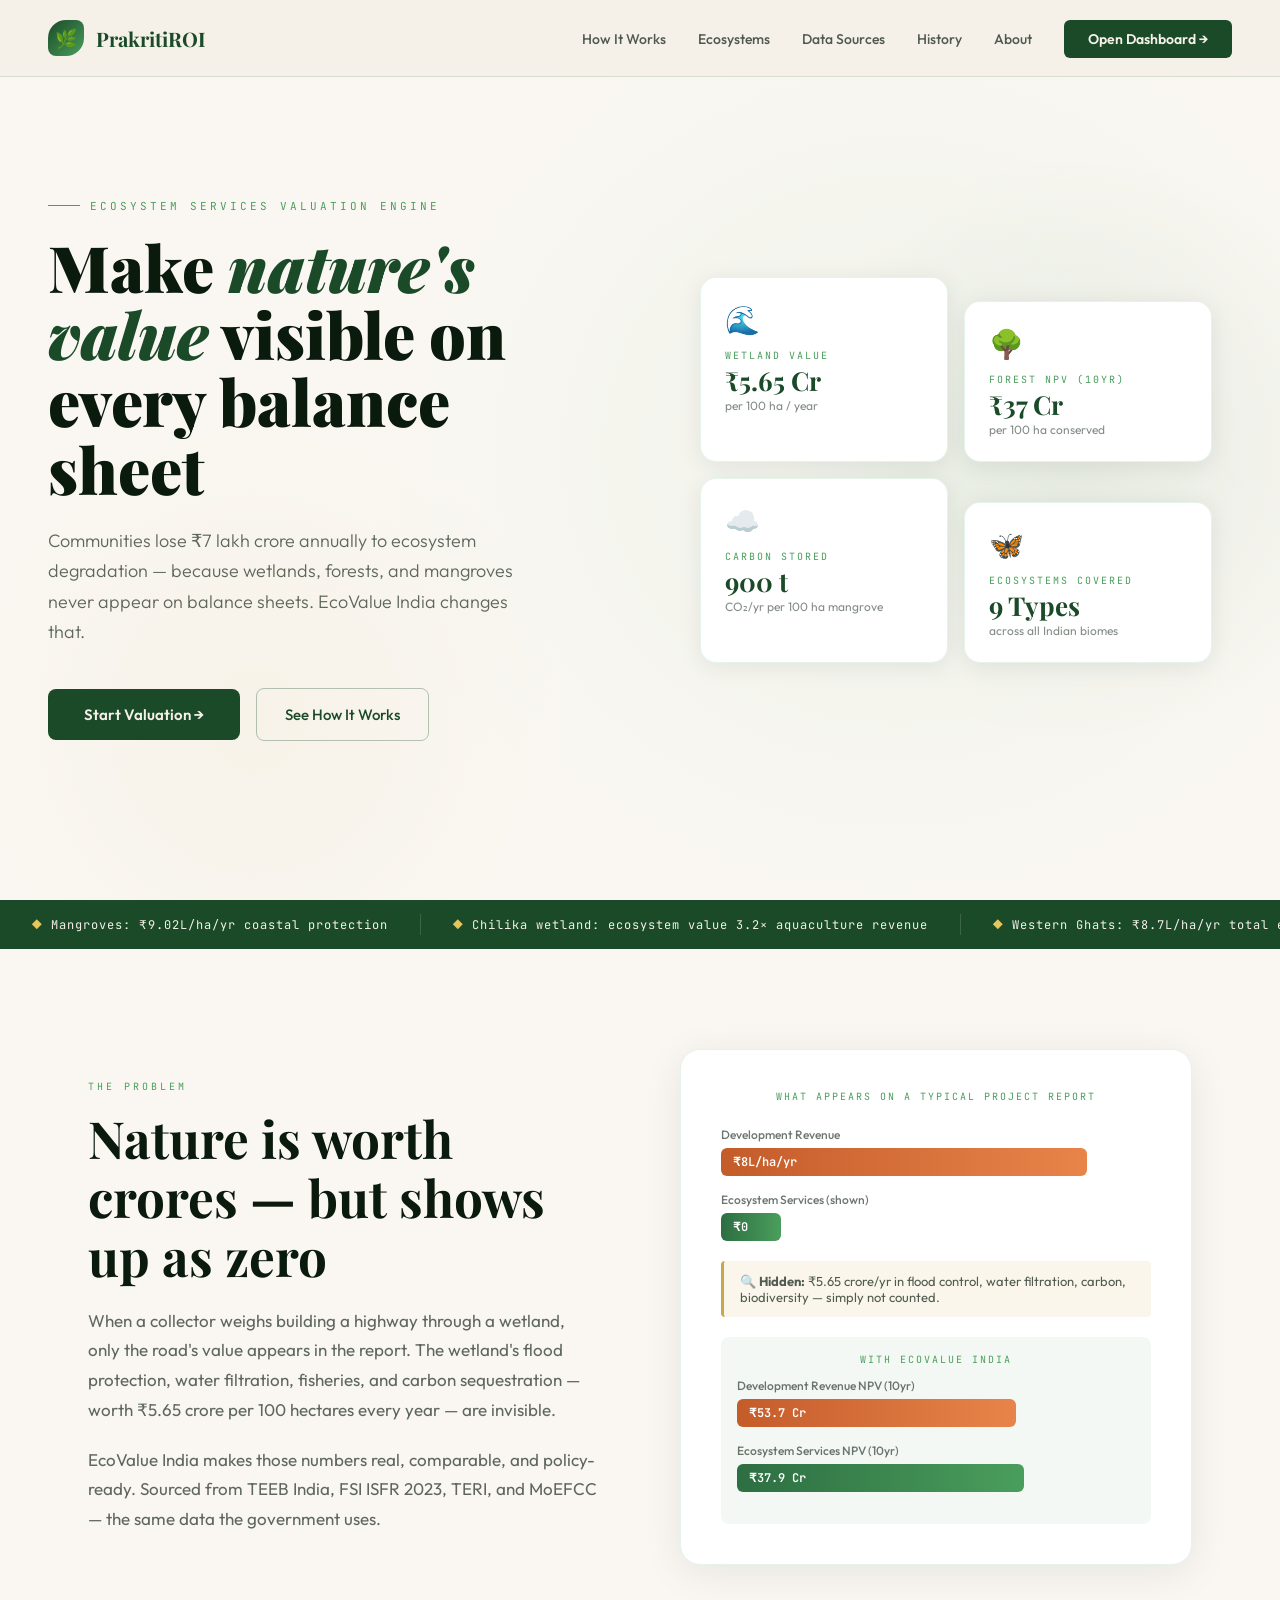
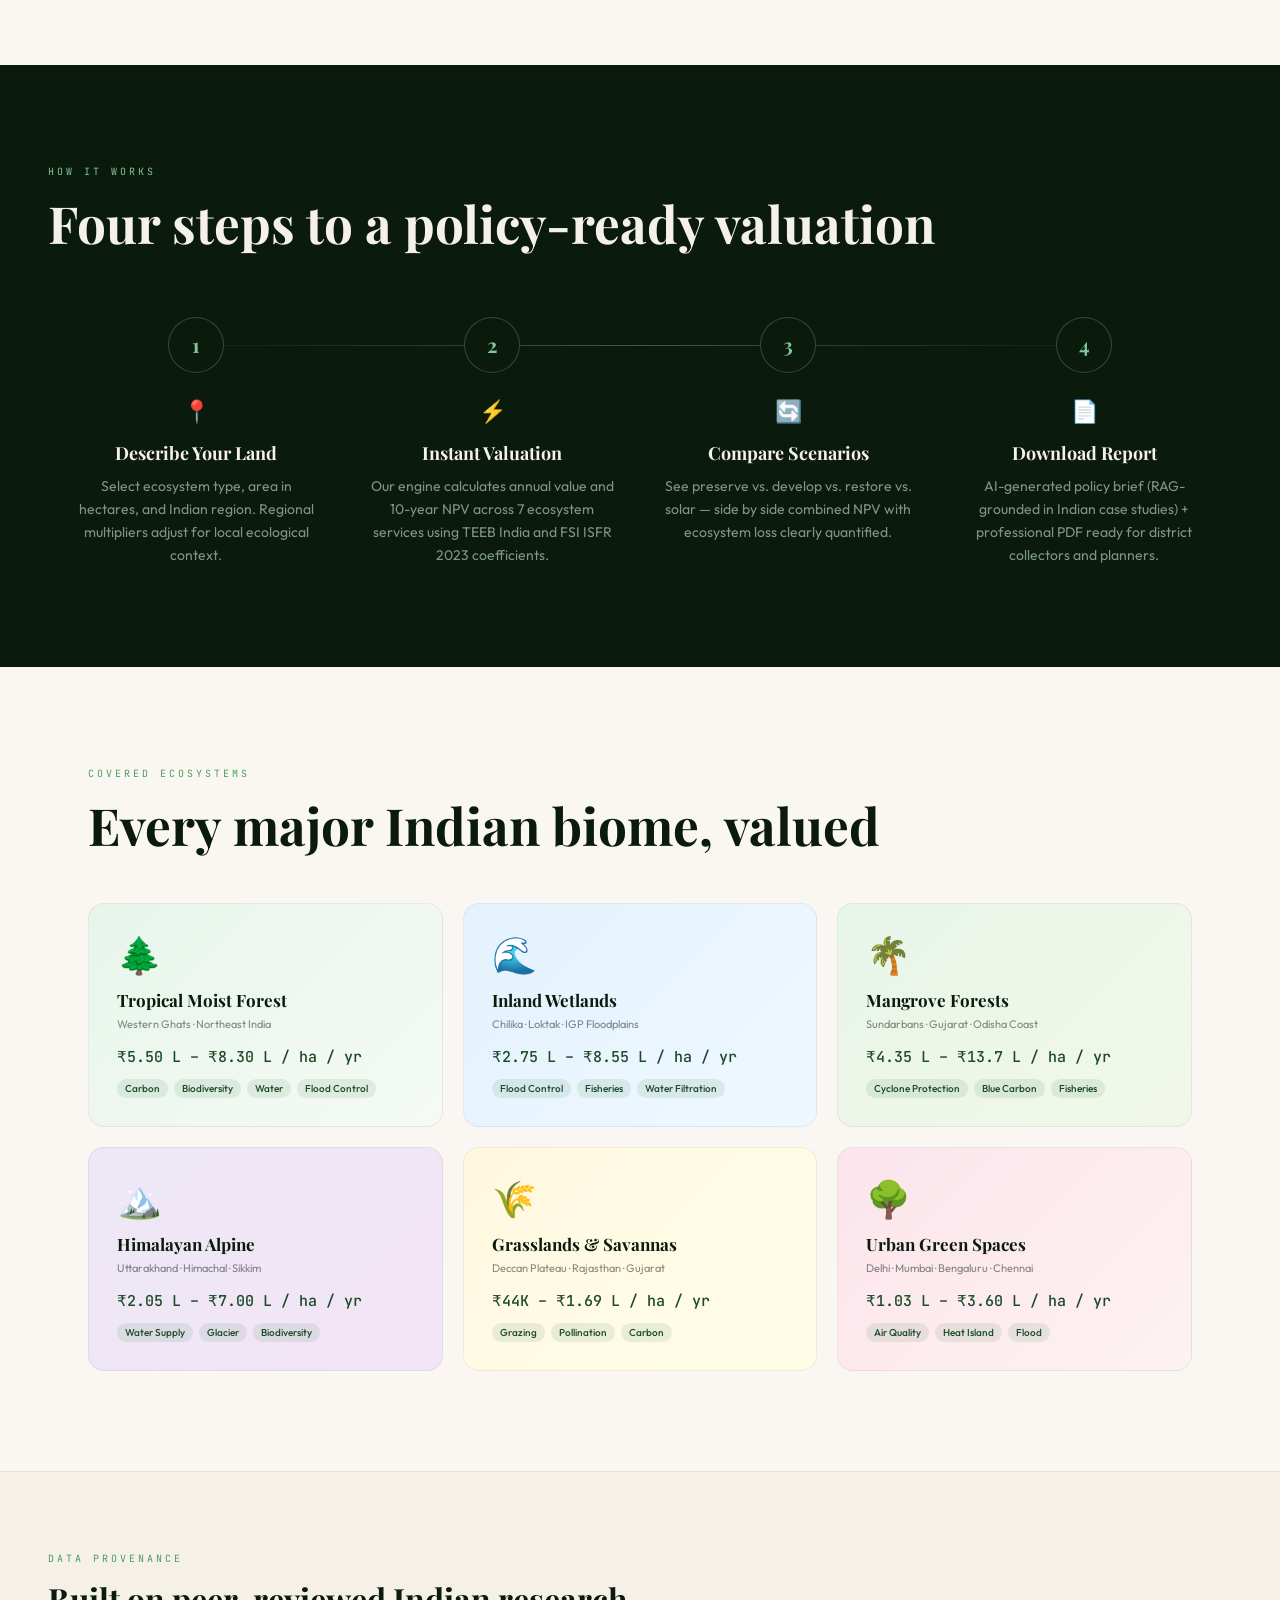
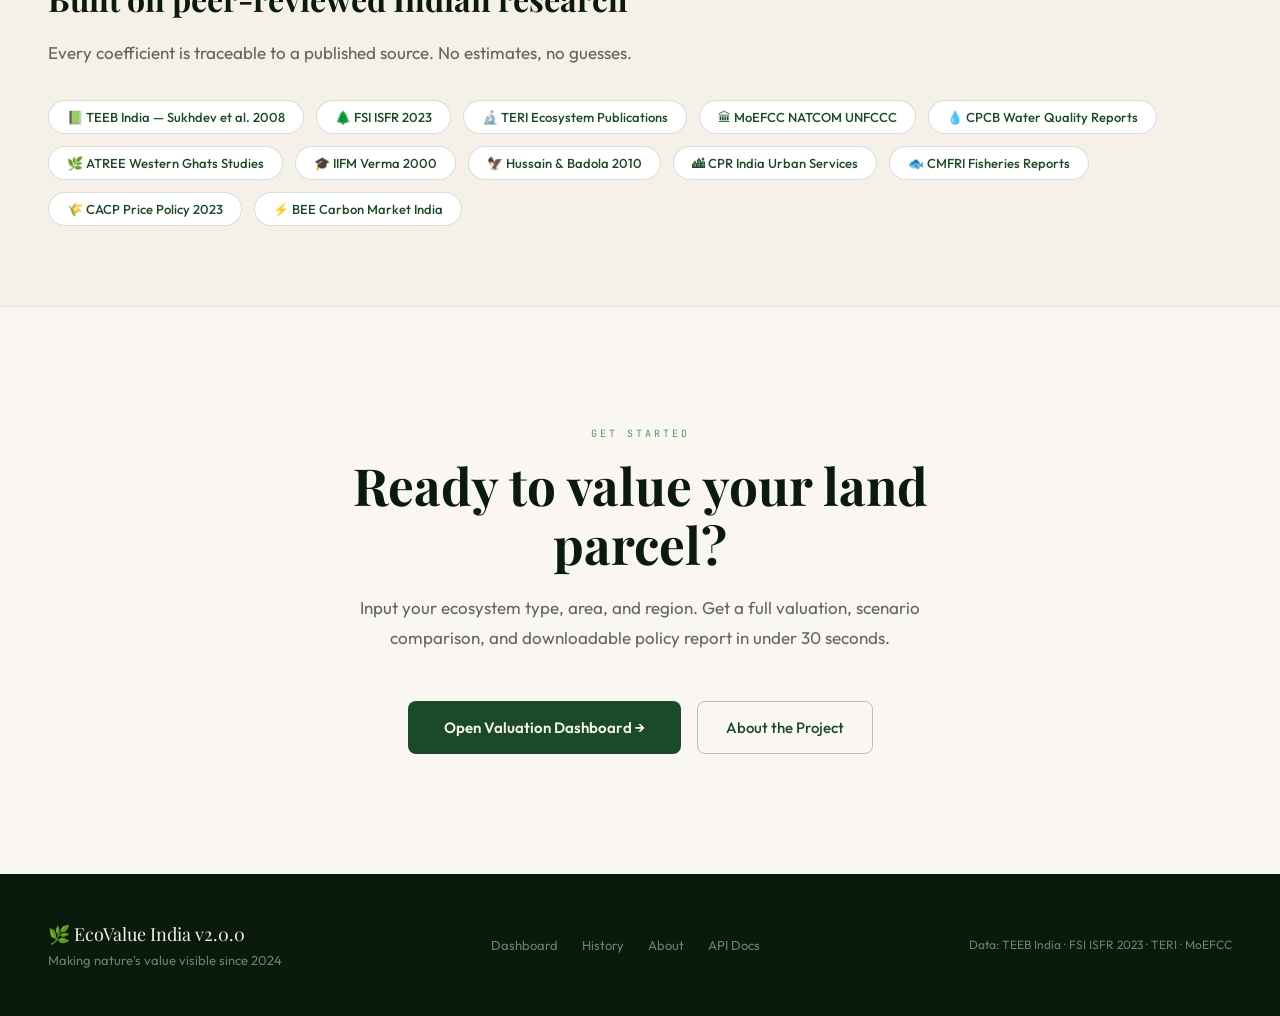
==== commit 4f1e11c4: "feat: upgrade to API v2.0.0 with RAG, PDF, and WebSockets" ====
--- a/index.html
+++ b/index.html
@@ -5,6 +5,8 @@
 <meta name="viewport" content="width=device-width, initial-scale=1.0">
 <title>EcoValue India — Make Nature's Value Visible</title>
 <link rel="preconnect" href="https://fonts.googleapis.com">
+<link rel="stylesheet" href="/static/style.css">
+<script src="/static/script.js" defer></script>
 <link href="https://fonts.googleapis.com/css2?family=Playfair+Display:ital,wght@0,400;0,700;0,900;1,400;1,700&family=JetBrains+Mono:wght@300;400;500&family=Outfit:wght@300;400;500;600&display=swap" rel="stylesheet">
 <style>
 :root {
@@ -848,14 +850,14 @@
 <!-- FOOTER -->
 <footer>
   <div>
-    <div class="footer-brand">🌿 EcoValue India</div>
+    <div class="footer-brand">🌿 EcoValue India v2.0.0</div>
     <div style="margin-top:6px;font-size:13px">Making nature's value visible since 2024</div>
   </div>
   <div class="footer-links">
     <a href="dashboard.html">Dashboard</a>
     <a href="history.html">History</a>
     <a href="about.html">About</a>
-    <a href="http://localhost:8000/docs" target="_blank">API Docs</a>
+    <a href="/docs" target="_blank">API Docs</a>
   </div>
   <div class="footer-copy">Data: TEEB India · FSI ISFR 2023 · TERI · MoEFCC</div>
 </footer>
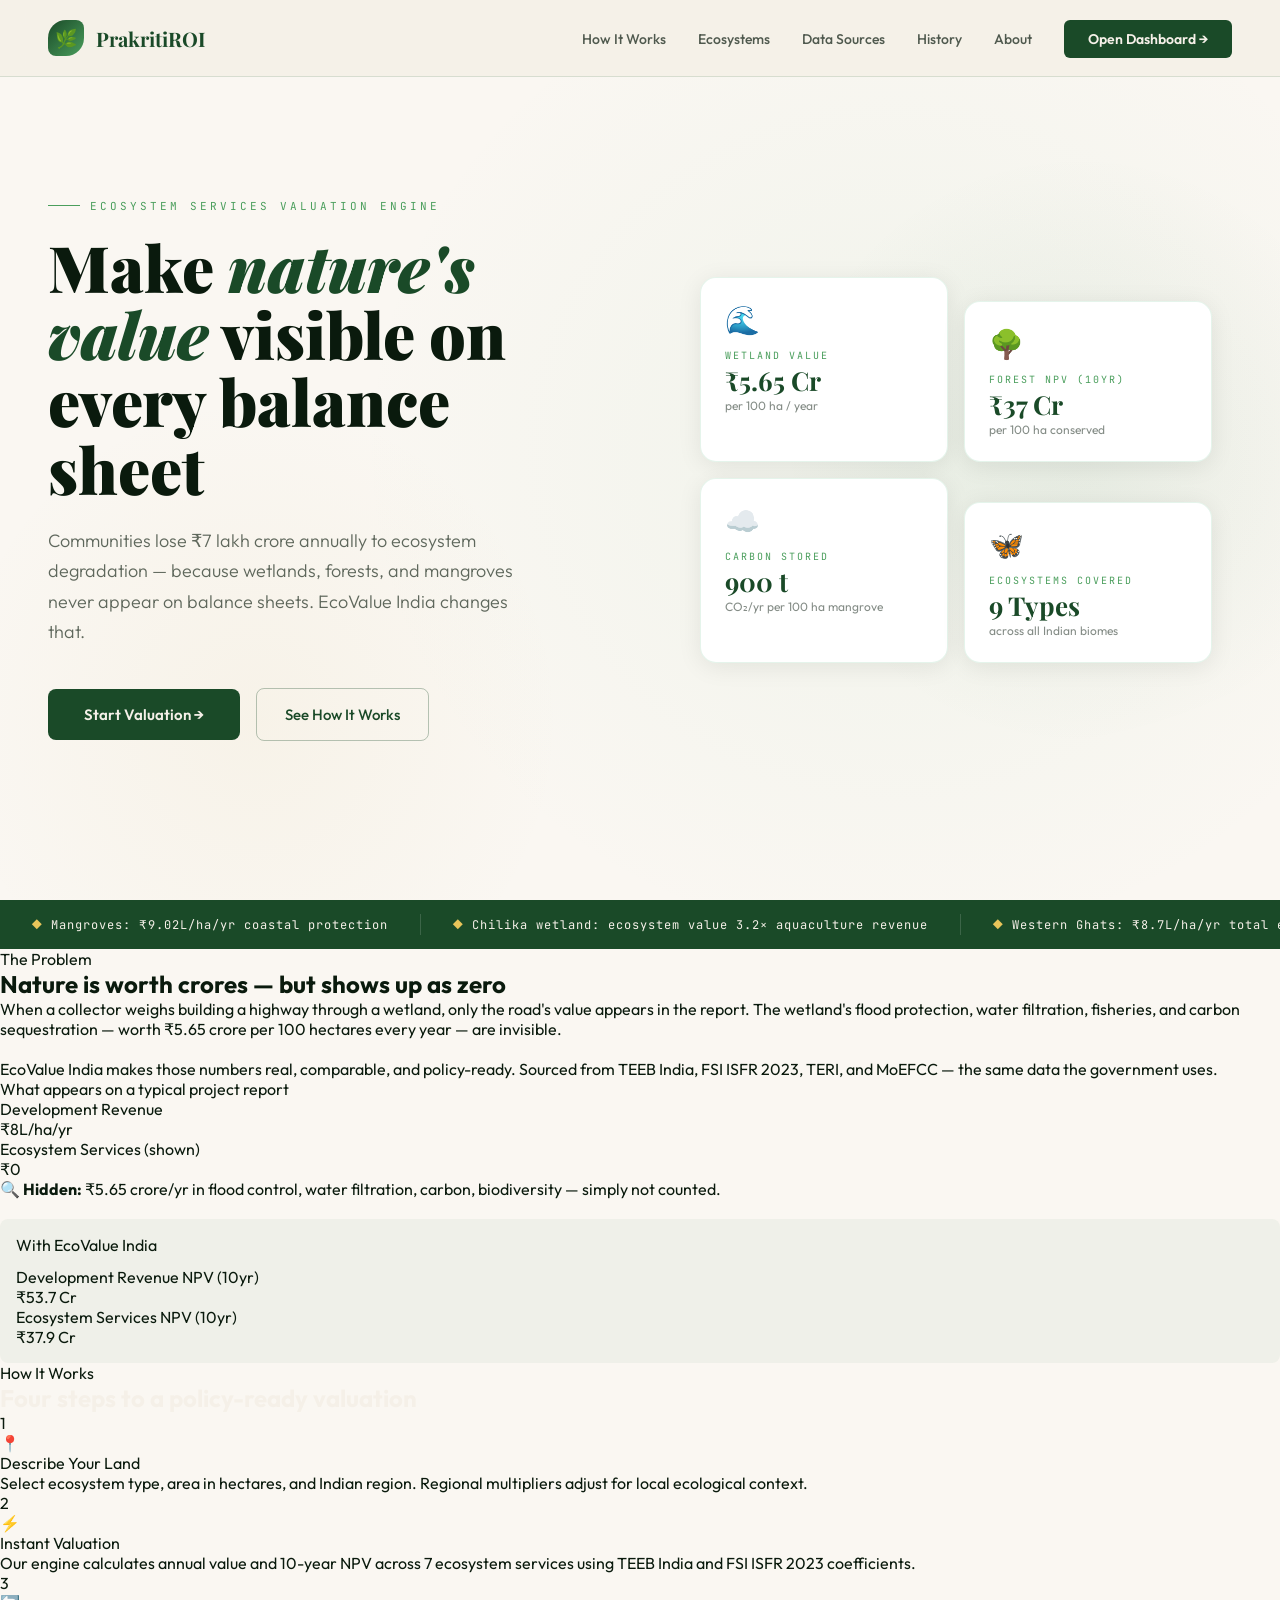
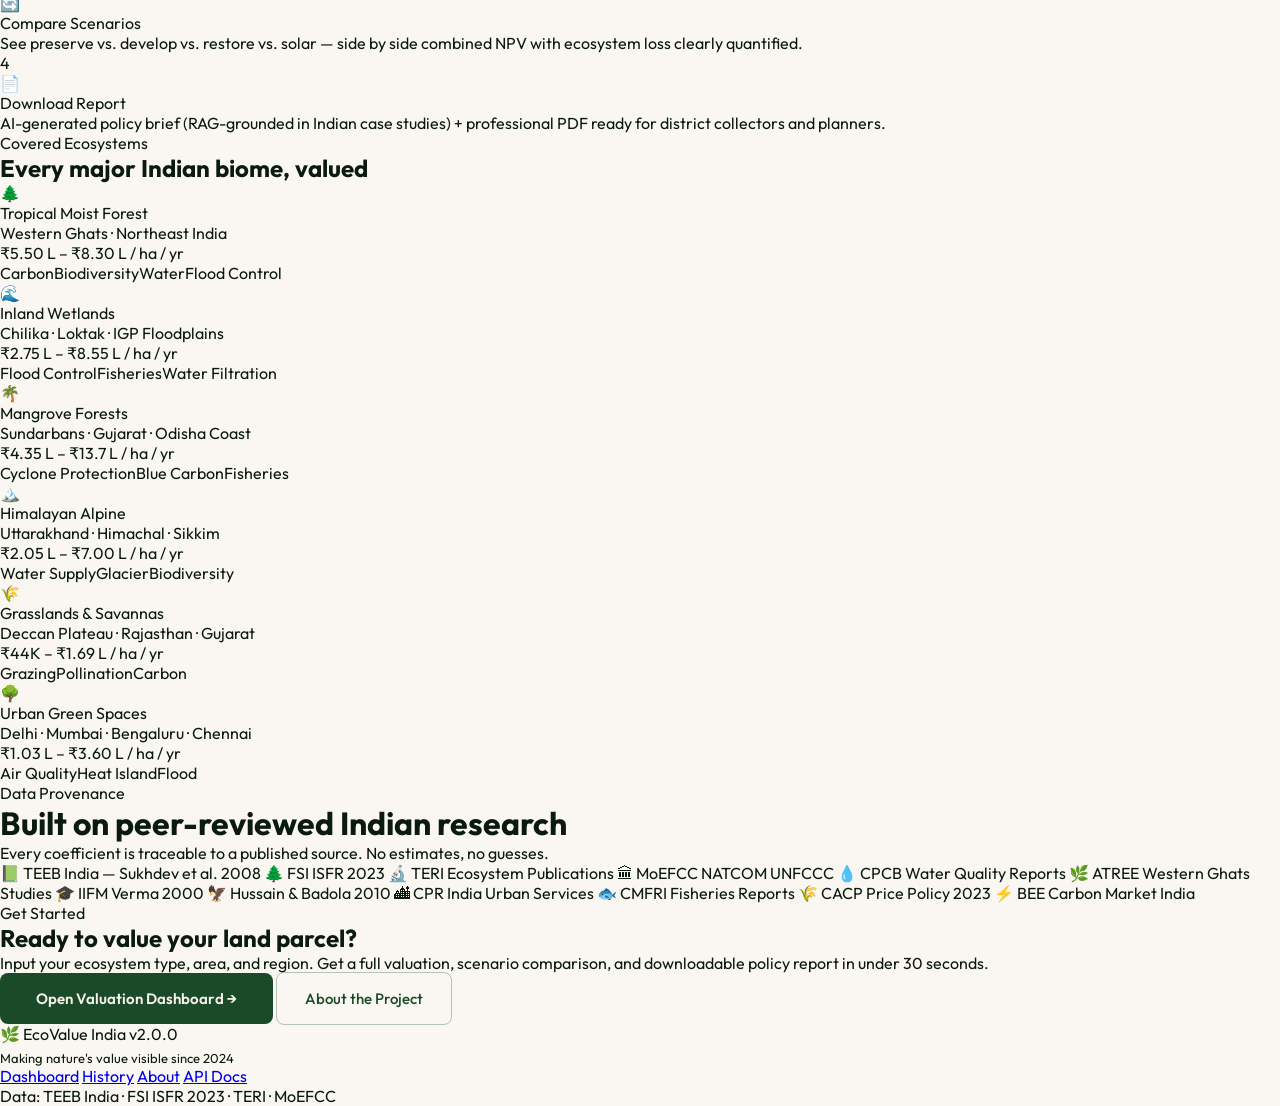
==== commit d084d321: "feat: move styles and scripts to static folder for production" ====
--- a/index.html
+++ b/index.html
@@ -8,583 +8,6 @@
 <link rel="stylesheet" href="/static/style.css">
 <script src="/static/script.js" defer></script>
 <link href="https://fonts.googleapis.com/css2?family=Playfair+Display:ital,wght@0,400;0,700;0,900;1,400;1,700&family=JetBrains+Mono:wght@300;400;500&family=Outfit:wght@300;400;500;600&display=swap" rel="stylesheet">
-<style>
-:root {
-  --ink:     #0a1a0d;
-  --forest:  #1a4a28;
-  --moss:    #2d6e42;
-  --leaf:    #4a9e5c;
-  --sage:    #7ec89a;
-  --mist:    #c8ecd4;
-  --cream:   #f5f0e8;
-  --gold:    #c8a84b;
-  --amber:   #e8c55a;
-  --rust:    #c45c2a;
-  --paper:   #faf7f2;
-  --white:   #ffffff;
-}
-
-*, *::before, *::after { margin: 0; padding: 0; box-sizing: border-box; }
-
-html { scroll-behavior: smooth; }
-
-body {
-  font-family: 'Outfit', sans-serif;
-  background: var(--paper);
-  color: var(--ink);
-  overflow-x: hidden;
-}
-
-/* ── NAV ── */
-nav {
-  position: fixed; top: 0; left: 0; right: 0; z-index: 100;
-  display: flex; align-items: center; justify-content: space-between;
-  padding: 20px 48px;
-  background: rgba(245,240,232,0.92);
-  backdrop-filter: blur(12px);
-  border-bottom: 1px solid rgba(45,110,66,0.15);
-}
-
-.nav-brand {
-  display: flex; align-items: center; gap: 12px;
-  text-decoration: none; color: var(--ink);
-}
-
-.nav-leaf {
-  width: 36px; height: 36px;
-  background: linear-gradient(135deg, var(--forest), var(--leaf));
-  border-radius: 50% 8px 50% 8px;
-  display: flex; align-items: center; justify-content: center;
-  font-size: 18px;
-}
-
-.nav-title {
-  font-family: 'Playfair Display', serif;
-  font-size: 20px; font-weight: 700;
-  color: var(--forest);
-}
-
-.nav-links {
-  display: flex; align-items: center; gap: 32px;
-  list-style: none;
-}
-
-.nav-links a {
-  text-decoration: none; color: var(--ink);
-  font-size: 14px; font-weight: 500;
-  opacity: 0.7; transition: opacity 0.2s;
-}
-
-.nav-links a:hover { opacity: 1; color: var(--forest); }
-
-.nav-cta {
-  background: var(--forest) !important;
-  color: var(--cream) !important;
-  padding: 10px 24px !important;
-  border-radius: 6px !important;
-  opacity: 1 !important;
-  font-weight: 600 !important;
-  transition: background 0.2s !important;
-}
-
-.nav-cta:hover { background: var(--moss) !important; }
-
-/* ── HERO ── */
-.hero {
-  min-height: 100vh;
-  display: grid;
-  grid-template-columns: 1fr 1fr;
-  align-items: center;
-  padding: 120px 48px 80px;
-  gap: 80px;
-  position: relative;
-  overflow: hidden;
-}
-
-.hero::before {
-  content: '';
-  position: absolute; inset: 0;
-  background: 
-    radial-gradient(ellipse 60% 80% at 70% 50%, rgba(126,200,154,0.08) 0%, transparent 70%),
-    radial-gradient(ellipse 40% 60% at 20% 80%, rgba(200,168,75,0.06) 0%, transparent 60%);
-  pointer-events: none;
-}
-
-/* Organic blob bg */
-.hero-blob {
-  position: absolute;
-  right: -100px; top: 50%;
-  transform: translateY(-50%);
-  width: 600px; height: 600px;
-  background: radial-gradient(ellipse, rgba(45,110,66,0.07) 0%, transparent 70%);
-  border-radius: 60% 40% 70% 30% / 40% 60% 40% 60%;
-  animation: blobmorph 12s ease-in-out infinite;
-  pointer-events: none;
-}
-
-@keyframes blobmorph {
-  0%, 100% { border-radius: 60% 40% 70% 30% / 40% 60% 40% 60%; }
-  33% { border-radius: 40% 60% 30% 70% / 60% 40% 60% 40%; }
-  66% { border-radius: 70% 30% 50% 50% / 30% 70% 50% 50%; }
-}
-
-.hero-left { position: relative; z-index: 1; }
-
-.hero-eyebrow {
-  font-family: 'JetBrains Mono', monospace;
-  font-size: 11px; font-weight: 400;
-  letter-spacing: 3px; text-transform: uppercase;
-  color: var(--leaf);
-  margin-bottom: 20px;
-  display: flex; align-items: center; gap: 10px;
-}
-
-.hero-eyebrow::before {
-  content: '';
-  display: block; width: 32px; height: 1px;
-  background: var(--leaf);
-}
-
-.hero-title {
-  font-family: 'Playfair Display', serif;
-  font-size: clamp(42px, 5vw, 68px);
-  font-weight: 900;
-  line-height: 1.05;
-  color: var(--ink);
-  margin-bottom: 24px;
-}
-
-.hero-title em {
-  font-style: italic;
-  color: var(--forest);
-  position: relative;
-}
-
-.hero-title em::after {
-  content: '';
-  position: absolute;
-  bottom: 4px; left: 0; right: 0;
-  height: 3px;
-  background: var(--gold);
-  border-radius: 2px;
-}
-
-.hero-sub {
-  font-size: 18px; font-weight: 300; line-height: 1.7;
-  color: rgba(10,26,13,0.65);
-  max-width: 480px;
-  margin-bottom: 40px;
-}
-
-.hero-actions {
-  display: flex; gap: 16px; align-items: center; flex-wrap: wrap;
-}
-
-.btn-primary {
-  background: var(--forest);
-  color: var(--cream);
-  padding: 16px 36px;
-  border-radius: 8px;
-  text-decoration: none;
-  font-weight: 600; font-size: 15px;
-  transition: all 0.2s;
-  display: inline-flex; align-items: center; gap: 8px;
-}
-
-.btn-primary:hover {
-  background: var(--moss);
-  transform: translateY(-2px);
-  box-shadow: 0 8px 24px rgba(26,74,40,0.25);
-}
-
-.btn-ghost {
-  color: var(--forest);
-  padding: 16px 28px;
-  border-radius: 8px;
-  text-decoration: none;
-  font-weight: 500; font-size: 15px;
-  border: 1.5px solid rgba(26,74,40,0.3);
-  transition: all 0.2s;
-}
-
-.btn-ghost:hover { border-color: var(--forest); background: rgba(26,74,40,0.04); }
-
-/* Hero right — floating stat cards */
-.hero-right {
-  position: relative; z-index: 1;
-  display: grid;
-  grid-template-columns: 1fr 1fr;
-  gap: 16px;
-  padding: 20px;
-}
-
-.stat-card {
-  background: white;
-  border-radius: 16px;
-  padding: 24px;
-  box-shadow: 0 4px 24px rgba(10,26,13,0.08);
-  border: 1px solid rgba(126,200,154,0.2);
-  transition: transform 0.3s;
-  animation: floatCard 6s ease-in-out infinite;
-}
-
-.stat-card:nth-child(2) { animation-delay: -2s; margin-top: 24px; }
-.stat-card:nth-child(3) { animation-delay: -4s; }
-.stat-card:nth-child(4) { animation-delay: -1s; margin-top: 24px; }
-
-@keyframes floatCard {
-  0%, 100% { transform: translateY(0); }
-  50% { transform: translateY(-8px); }
-}
-
-.stat-card:hover { transform: translateY(-4px) scale(1.02) !important; }
-
-.stat-icon { font-size: 28px; margin-bottom: 12px; }
-.stat-label {
-  font-size: 10px; letter-spacing: 2px; text-transform: uppercase;
-  color: var(--leaf); font-family: 'JetBrains Mono', monospace;
-  margin-bottom: 6px;
-}
-
-.stat-value {
-  font-family: 'Playfair Display', serif;
-  font-size: 26px; font-weight: 700;
-  color: var(--forest);
-  line-height: 1;
-  margin-bottom: 4px;
-}
-
-.stat-sub { font-size: 12px; color: rgba(10,26,13,0.5); }
-
-/* ── TICKER ── */
-.ticker {
-  background: var(--forest);
-  color: var(--cream);
-  padding: 14px 0;
-  overflow: hidden;
-  white-space: nowrap;
-}
-
-.ticker-inner {
-  display: inline-flex;
-  animation: ticker 30s linear infinite;
-  gap: 0;
-}
-
-.ticker-item {
-  display: inline-flex; align-items: center; gap: 8px;
-  padding: 0 32px;
-  font-family: 'JetBrains Mono', monospace;
-  font-size: 12px; letter-spacing: 1px;
-  border-right: 1px solid rgba(255,255,255,0.15);
-}
-
-.ticker-dot { color: var(--amber); font-size: 16px; }
-
-@keyframes ticker {
-  from { transform: translateX(0); }
-  to { transform: translateX(-50%); }
-}
-
-/* ── PROBLEM SECTION ── */
-.section {
-  padding: 100px 48px;
-  max-width: 1200px;
-  margin: 0 auto;
-}
-
-.section-label {
-  font-family: 'JetBrains Mono', monospace;
-  font-size: 10px; letter-spacing: 3px; text-transform: uppercase;
-  color: var(--leaf); margin-bottom: 16px;
-}
-
-.section-title {
-  font-family: 'Playfair Display', serif;
-  font-size: clamp(32px, 4vw, 52px);
-  font-weight: 700; line-height: 1.15;
-  color: var(--ink); margin-bottom: 20px;
-}
-
-.section-body {
-  font-size: 17px; line-height: 1.75;
-  color: rgba(10,26,13,0.65);
-  max-width: 600px;
-}
-
-/* Problem split layout */
-.problem-grid {
-  display: grid;
-  grid-template-columns: 1fr 1fr;
-  gap: 80px;
-  align-items: center;
-  padding: 100px 48px;
-  max-width: 1200px;
-  margin: 0 auto;
-}
-
-.problem-visual {
-  position: relative;
-}
-
-.balance-scale {
-  background: white;
-  border-radius: 20px;
-  padding: 40px;
-  box-shadow: 0 8px 40px rgba(10,26,13,0.08);
-  border: 1px solid rgba(126,200,154,0.2);
-}
-
-.scale-title {
-  font-family: 'JetBrains Mono', monospace;
-  font-size: 10px; letter-spacing: 2px; text-transform: uppercase;
-  color: var(--leaf); margin-bottom: 24px; text-align: center;
-}
-
-.scale-row {
-  display: flex; align-items: center; gap: 12px;
-  margin-bottom: 16px;
-}
-
-.scale-bar-wrap { flex: 1; }
-
-.scale-name {
-  font-size: 12px; color: rgba(10,26,13,0.6);
-  margin-bottom: 6px; font-weight: 500;
-}
-
-.scale-bar {
-  height: 28px; border-radius: 6px;
-  display: flex; align-items: center;
-  padding: 0 12px;
-  font-size: 12px; font-weight: 600; color: white;
-  font-family: 'JetBrains Mono', monospace;
-  transition: width 1s ease;
-}
-
-.bar-visible { background: linear-gradient(90deg, #c45c2a, #e8844a); }
-.bar-hidden  { background: linear-gradient(90deg, #2d6e42, #4a9e5c); }
-
-.scale-inr {
-  font-family: 'JetBrains Mono', monospace;
-  font-size: 12px; color: var(--ink); min-width: 70px; text-align: right;
-}
-
-.invisible-label {
-  margin-top: 20px; padding: 12px 16px;
-  background: rgba(200,168,75,0.1);
-  border-left: 3px solid var(--gold);
-  border-radius: 4px;
-  font-size: 13px; color: rgba(10,26,13,0.7);
-}
-
-/* ── HOW IT WORKS ── */
-.how-section {
-  background: var(--ink);
-  padding: 100px 48px;
-  color: var(--cream);
-}
-
-.how-inner { max-width: 1200px; margin: 0 auto; }
-
-.how-section .section-label { color: var(--sage); }
-.how-section .section-title { color: var(--cream); }
-
-.steps-grid {
-  display: grid;
-  grid-template-columns: repeat(4, 1fr);
-  gap: 0;
-  margin-top: 64px;
-  position: relative;
-}
-
-.steps-grid::before {
-  content: '';
-  position: absolute;
-  top: 28px; left: 10%; right: 10%;
-  height: 1px;
-  background: linear-gradient(90deg, transparent, rgba(126,200,154,0.4), transparent);
-}
-
-.step {
-  padding: 0 24px;
-  text-align: center;
-  position: relative;
-}
-
-.step-num {
-  width: 56px; height: 56px;
-  background: rgba(126,200,154,0.1);
-  border: 1.5px solid rgba(126,200,154,0.3);
-  border-radius: 50%;
-  display: flex; align-items: center; justify-content: center;
-  margin: 0 auto 24px;
-  font-family: 'Playfair Display', serif;
-  font-size: 20px; font-weight: 700; color: var(--sage);
-  position: relative; z-index: 1;
-  background: var(--ink);
-}
-
-.step-icon { font-size: 22px; margin-bottom: 16px; }
-.step-title {
-  font-family: 'Playfair Display', serif;
-  font-size: 18px; font-weight: 700; color: var(--cream);
-  margin-bottom: 10px;
-}
-
-.step-desc { font-size: 14px; line-height: 1.65; color: rgba(200,236,212,0.6); }
-
-/* ── ECOSYSTEMS SHOWCASE ── */
-.ecosystems-section { padding: 100px 48px; max-width: 1200px; margin: 0 auto; }
-
-.eco-grid {
-  display: grid;
-  grid-template-columns: repeat(3, 1fr);
-  gap: 20px;
-  margin-top: 48px;
-}
-
-.eco-card {
-  border-radius: 16px;
-  padding: 28px;
-  cursor: pointer;
-  transition: all 0.3s;
-  position: relative; overflow: hidden;
-  border: 1px solid rgba(0,0,0,0.06);
-}
-
-.eco-card::before {
-  content: '';
-  position: absolute; inset: 0;
-  opacity: 0.06;
-  transition: opacity 0.3s;
-}
-
-.eco-card:hover::before { opacity: 0.12; }
-.eco-card:hover { transform: translateY(-4px); box-shadow: 0 12px 40px rgba(10,26,13,0.12); }
-
-.eco-card.forest   { background: linear-gradient(135deg, #e8f5eb, #f5faf5); }
-.eco-card.wetland  { background: linear-gradient(135deg, #e3f2fd, #f0f8ff); }
-.eco-card.mangrove { background: linear-gradient(135deg, #e8f5e9, #f1f8e9); }
-.eco-card.himalaya { background: linear-gradient(135deg, #ede7f6, #f3e5f5); }
-.eco-card.grass    { background: linear-gradient(135deg, #fff8e1, #fffde7); }
-.eco-card.urban    { background: linear-gradient(135deg, #fce4ec, #fdf2f2); }
-
-.eco-emoji { font-size: 36px; margin-bottom: 12px; display: block; }
-.eco-name {
-  font-family: 'Playfair Display', serif;
-  font-size: 17px; font-weight: 700; color: var(--ink);
-  margin-bottom: 6px;
-}
-
-.eco-region { font-size: 11px; color: rgba(10,26,13,0.5); margin-bottom: 16px; }
-
-.eco-value {
-  font-family: 'JetBrains Mono', monospace;
-  font-size: 15px; font-weight: 500; color: var(--forest);
-}
-
-.eco-services {
-  display: flex; flex-wrap: wrap; gap: 6px; margin-top: 12px;
-}
-
-.eco-tag {
-  font-size: 10px; padding: 3px 8px;
-  background: rgba(45,110,66,0.1); color: var(--forest);
-  border-radius: 20px; font-weight: 500;
-}
-
-/* ── SOURCES / DATA ── */
-.data-section {
-  background: var(--cream);
-  padding: 80px 48px;
-  border-top: 1px solid rgba(45,110,66,0.1);
-  border-bottom: 1px solid rgba(45,110,66,0.1);
-}
-
-.data-inner { max-width: 1200px; margin: 0 auto; }
-
-.sources-row {
-  display: flex; flex-wrap: wrap; gap: 12px; margin-top: 32px;
-}
-
-.source-pill {
-  padding: 8px 18px;
-  background: white;
-  border-radius: 100px;
-  font-size: 13px; font-weight: 500;
-  color: var(--forest);
-  border: 1px solid rgba(45,110,66,0.2);
-  display: flex; align-items: center; gap: 6px;
-}
-
-/* ── CTA SECTION ── */
-.cta-section {
-  padding: 120px 48px;
-  text-align: center;
-  max-width: 800px; margin: 0 auto;
-}
-
-.cta-section .section-title { text-align: center; max-width: 100%; }
-.cta-section .section-body { margin: 0 auto 48px; text-align: center; }
-
-.cta-actions { display: flex; gap: 16px; justify-content: center; flex-wrap: wrap; }
-
-/* ── FOOTER ── */
-footer {
-  background: var(--ink); color: rgba(200,236,212,0.5);
-  padding: 48px;
-  display: flex; align-items: center; justify-content: space-between;
-  flex-wrap: wrap; gap: 20px;
-}
-
-.footer-brand {
-  font-family: 'Playfair Display', serif;
-  font-size: 18px; color: var(--cream);
-}
-
-.footer-links { display: flex; gap: 24px; flex-wrap: wrap; }
-.footer-links a {
-  color: rgba(200,236,212,0.5);
-  text-decoration: none; font-size: 13px;
-  transition: color 0.2s;
-}
-.footer-links a:hover { color: var(--sage); }
-
-.footer-copy { font-size: 12px; }
-
-/* ── ANIMATIONS ── */
-@keyframes fadeUp {
-  from { opacity: 0; transform: translateY(24px); }
-  to   { opacity: 1; transform: translateY(0); }
-}
-
-.fade-up {
-  opacity: 0;
-  animation: fadeUp 0.7s ease forwards;
-}
-
-.delay-1 { animation-delay: 0.1s; }
-.delay-2 { animation-delay: 0.2s; }
-.delay-3 { animation-delay: 0.35s; }
-.delay-4 { animation-delay: 0.5s; }
-.delay-5 { animation-delay: 0.65s; }
-
-@media (max-width: 900px) {
-  nav { padding: 16px 24px; }
-  .nav-links { display: none; }
-  .hero { grid-template-columns: 1fr; padding: 100px 24px 60px; gap: 48px; }
-  .hero-right { grid-template-columns: 1fr 1fr; }
-  .problem-grid { grid-template-columns: 1fr; padding: 60px 24px; gap: 48px; }
-  .steps-grid { grid-template-columns: 1fr 1fr; gap: 40px; }
-  .steps-grid::before { display: none; }
-  .eco-grid { grid-template-columns: 1fr 1fr; }
-  .section { padding: 60px 24px; }
-  .how-section { padding: 60px 24px; }
-  .cta-section { padding: 80px 24px; }
-  footer { padding: 32px 24px; flex-direction: column; }
-}
-</style>
 </head>
 <body>
 
--- a/static/style.css
+++ b/static/style.css
@@ -0,0 +1,293 @@
+:root {
+  --ink:     #0a1a0d;
+  --forest:  #1a4a28;
+  --moss:    #2d6e42;
+  --leaf:    #4a9e5c;
+  --sage:    #7ec89a;
+  --mist:    #c8ecd4;
+  --cream:   #f5f0e8;
+  --gold:    #c8a84b;
+  --amber:   #e8c55a;
+  --rust:    #c45c2a;
+  --paper:   #faf7f2;
+  --white:   #ffffff;
+}
+
+*, *::before, *::after { margin: 0; padding: 0; box-sizing: border-box; }
+
+html { scroll-behavior: smooth; }
+
+body {
+  font-family: 'Outfit', sans-serif;
+  background: var(--paper);
+  color: var(--ink);
+  overflow-x: hidden;
+}
+
+/* ── NAV ── */
+nav {
+  position: fixed; top: 0; left: 0; right: 0; z-index: 100;
+  display: flex; align-items: center; justify-content: space-between;
+  padding: 20px 48px;
+  background: rgba(245,240,232,0.92);
+  backdrop-filter: blur(12px);
+  border-bottom: 1px solid rgba(45,110,66,0.15);
+}
+
+.nav-brand {
+  display: flex; align-items: center; gap: 12px;
+  text-decoration: none; color: var(--ink);
+}
+
+.nav-leaf {
+  width: 36px; height: 36px;
+  background: linear-gradient(135deg, var(--forest), var(--leaf));
+  border-radius: 50% 8px 50% 8px;
+  display: flex; align-items: center; justify-content: center;
+  font-size: 18px;
+}
+
+.nav-title {
+  font-family: 'Playfair Display', serif;
+  font-size: 20px; font-weight: 700;
+  color: var(--forest);
+}
+
+.nav-links {
+  display: flex; align-items: center; gap: 32px;
+  list-style: none;
+}
+
+.nav-links a {
+  text-decoration: none; color: var(--ink);
+  font-size: 14px; font-weight: 500;
+  opacity: 0.7; transition: opacity 0.2s;
+}
+
+.nav-links a:hover { opacity: 1; color: var(--forest); }
+
+.nav-cta {
+  background: var(--forest) !important;
+  color: var(--cream) !important;
+  padding: 10px 24px !important;
+  border-radius: 6px !important;
+  opacity: 1 !important;
+  font-weight: 600 !important;
+  transition: background 0.2s !important;
+}
+
+.nav-cta:hover { background: var(--moss) !important; }
+
+/* ── HERO ── */
+.hero {
+  min-height: 100vh;
+  display: grid;
+  grid-template-columns: 1fr 1fr;
+  align-items: center;
+  padding: 120px 48px 80px;
+  gap: 80px;
+  position: relative;
+  overflow: hidden;
+}
+
+.hero::before {
+  content: '';
+  position: absolute; inset: 0;
+  background: 
+    radial-gradient(ellipse 60% 80% at 70% 50%, rgba(126,200,154,0.08) 0%, transparent 70%),
+    radial-gradient(ellipse 40% 60% at 20% 80%, rgba(200,168,75,0.06) 0%, transparent 60%);
+  pointer-events: none;
+}
+
+.hero-blob {
+  position: absolute;
+  right: -100px; top: 50%;
+  transform: translateY(-50%);
+  width: 600px; height: 600px;
+  background: radial-gradient(ellipse, rgba(45,110,66,0.07) 0%, transparent 70%);
+  border-radius: 60% 40% 70% 30% / 40% 60% 40% 60%;
+  animation: blobmorph 12s ease-in-out infinite;
+  pointer-events: none;
+}
+
+@keyframes blobmorph {
+  0%, 100% { border-radius: 60% 40% 70% 30% / 40% 60% 40% 60%; }
+  33% { border-radius: 40% 60% 30% 70% / 60% 40% 60% 40%; }
+  66% { border-radius: 70% 30% 50% 50% / 30% 70% 50% 50%; }
+}
+
+.hero-left { position: relative; z-index: 1; }
+
+.hero-eyebrow {
+  font-family: 'JetBrains Mono', monospace;
+  font-size: 11px; font-weight: 400;
+  letter-spacing: 3px; text-transform: uppercase;
+  color: var(--leaf);
+  margin-bottom: 20px;
+  display: flex; align-items: center; gap: 10px;
+}
+
+.hero-eyebrow::before {
+  content: '';
+  display: block; width: 32px; height: 1px;
+  background: var(--leaf);
+}
+
+.hero-title {
+  font-family: 'Playfair Display', serif;
+  font-size: clamp(42px, 5vw, 68px);
+  font-weight: 900;
+  line-height: 1.05;
+  color: var(--ink);
+  margin-bottom: 24px;
+}
+
+.hero-title em {
+  font-style: italic;
+  color: var(--forest);
+  position: relative;
+}
+
+.hero-title em::after {
+  content: '';
+  position: absolute;
+  bottom: 4px; left: 0; right: 0;
+  height: 3px;
+  background: var(--gold);
+  border-radius: 2px;
+}
+
+.hero-sub {
+  font-size: 18px; font-weight: 300; line-height: 1.7;
+  color: rgba(10,26,13,0.65);
+  max-width: 480px;
+  margin-bottom: 40px;
+}
+
+.hero-actions {
+  display: flex; gap: 16px; align-items: center; flex-wrap: wrap;
+}
+
+.btn-primary {
+  background: var(--forest);
+  color: var(--cream);
+  padding: 16px 36px;
+  border-radius: 8px;
+  text-decoration: none;
+  font-weight: 600; font-size: 15px;
+  transition: all 0.2s;
+  display: inline-flex; align-items: center; gap: 8px;
+}
+
+.btn-primary:hover {
+  background: var(--moss);
+  transform: translateY(-2px);
+  box-shadow: 0 8px 24px rgba(26,74,40,0.25);
+}
+
+.btn-ghost {
+  color: var(--forest);
+  padding: 16px 28px;
+  border-radius: 8px;
+  text-decoration: none;
+  font-weight: 500; font-size: 15px;
+  border: 1.5px solid rgba(26,74,40,0.3);
+  transition: all 0.2s;
+}
+
+.btn-ghost:hover { border-color: var(--forest); background: rgba(26,74,40,0.04); }
+
+.hero-right {
+  position: relative; z-index: 1;
+  display: grid;
+  grid-template-columns: 1fr 1fr;
+  gap: 16px;
+  padding: 20px;
+}
+
+.stat-card {
+  background: white;
+  border-radius: 16px;
+  padding: 24px;
+  box-shadow: 0 4px 24px rgba(10,26,13,0.08);
+  border: 1px solid rgba(126,200,154,0.2);
+  transition: transform 0.3s;
+  animation: floatCard 6s ease-in-out infinite;
+}
+
+.stat-card:nth-child(2) { animation-delay: -2s; margin-top: 24px; }
+.stat-card:nth-child(3) { animation-delay: -4s; }
+.stat-card:nth-child(4) { animation-delay: -1s; margin-top: 24px; }
+
+@keyframes floatCard {
+  0%, 100% { transform: translateY(0); }
+  50% { transform: translateY(-8px); }
+}
+
+.stat-card:hover { transform: translateY(-4px) scale(1.02) !important; }
+
+.stat-icon { font-size: 28px; margin-bottom: 12px; }
+.stat-label {
+  font-size: 10px; letter-spacing: 2px; text-transform: uppercase;
+  color: var(--leaf); font-family: 'JetBrains Mono', monospace;
+  margin-bottom: 6px;
+}
+
+.stat-value {
+  font-family: 'Playfair Display', serif;
+  font-size: 26px; font-weight: 700;
+  color: var(--forest);
+  line-height: 1;
+  margin-bottom: 4px;
+}
+
+.stat-sub { font-size: 12px; color: rgba(10,26,13,0.5); }
+
+/* ── TICKER ── */
+.ticker {
+  background: var(--forest);
+  color: var(--cream);
+  padding: 14px 0;
+  overflow: hidden;
+  white-space: nowrap;
+}
+
+.ticker-inner {
+  display: inline-flex;
+  animation: ticker 30s linear infinite;
+  gap: 0;
+}
+
+.ticker-item {
+  display: inline-flex; align-items: center; gap: 8px;
+  padding: 0 32px;
+  font-family: 'JetBrains Mono', monospace;
+  font-size: 12px; letter-spacing: 1px;
+  border-right: 1px solid rgba(255,255,255,0.15);
+}
+
+.ticker-dot { color: var(--amber); font-size: 16px; }
+
+@keyframes ticker {
+  from { transform: translateX(0); }
+  to { transform: translateX(-50%); }
+}
+
+@keyframes fadeUp {
+  from { opacity: 0; transform: translateY(24px); }
+  to   { opacity: 1; transform: translateY(0); }
+}
+
+.fade-up {
+  opacity: 0;
+  animation: fadeUp 0.7s ease forwards;
+}
+
+@media (max-width: 900px) {
+  nav { padding: 16px 24px; }
+  .nav-links { display: none; }
+  .hero { grid-template-columns: 1fr; padding: 100px 24px 60px; gap: 48px; }
+  .hero-right { grid-template-columns: 1fr 1fr; }
+  .section { padding: 60px 24px; }
+  footer { padding: 32px 24px; flex-direction: column; }
+}
